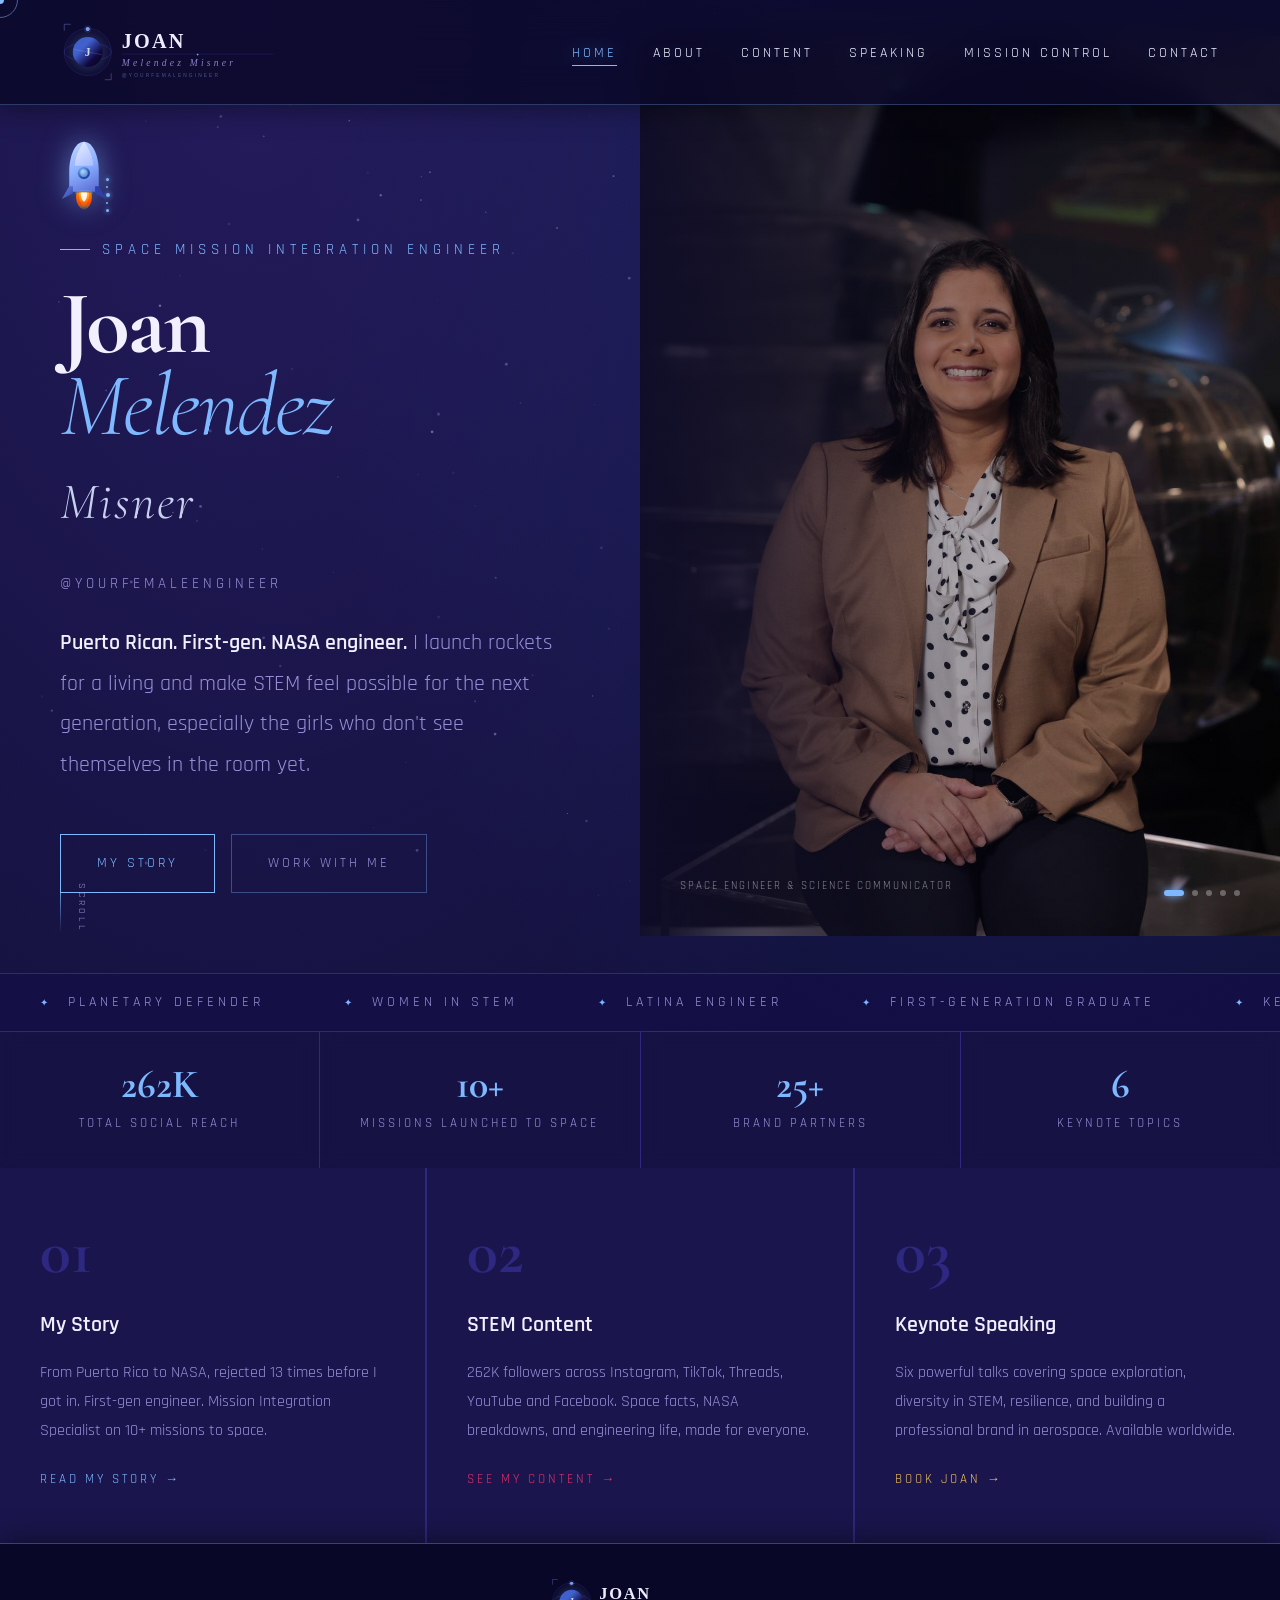
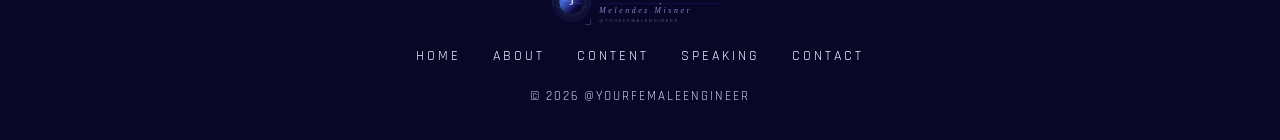
==== index.html @ c57a7dfb "Add files via upload" ====
<!DOCTYPE html>
<html lang="en">
<head>
<meta charset="UTF-8">
<meta name="viewport" content="width=device-width, initial-scale=1.0">
<title>Joan Melendez Misner — @YourFemaleEngineer</title>
<link rel="stylesheet" href="style.css">
<style>
.hero{min-height:100vh;display:grid;grid-template-columns:1fr 1fr;align-items:center;position:relative;z-index:1;overflow:hidden;}
.hero-left{padding:140px 60px 80px;display:flex;flex-direction:column;justify-content:center;position:relative;z-index:2;}

/* ROCKET */
.rocket-wrap{margin-bottom:24px;opacity:0;animation:fadeUp 1s .1s forwards;height:72px;display:flex;align-items:flex-end;cursor:pointer;}
.rocket-svg{animation:rocketFloat 3s ease-in-out infinite;filter:drop-shadow(0 0 14px rgba(126,184,255,0.55));}
@keyframes rocketFloat{0%,100%{transform:translateY(0) rotate(-6deg);}50%{transform:translateY(-14px) rotate(-6deg);}}
@keyframes rocketLaunch{
  0%   { transform:translateY(0) rotate(-6deg); opacity:1; }
  8%   { transform:translateY(10px) rotate(-6deg); }
  100% { transform:translateY(-600px) rotate(-6deg); opacity:0; }
}
.star-trail{position:absolute;left:46px;bottom:0;display:flex;flex-direction:column;gap:5px;}
.star-dot{width:var(--sz);height:var(--sz);border-radius:50%;background:var(--accent);box-shadow:0 0 5px var(--accent);animation:starBlink var(--dur) ease-in-out infinite;animation-delay:var(--delay);}
@keyframes starBlink{0%,100%{opacity:.1;}50%{opacity:.85;}}

/* HERO TEXT */
.hero-eyebrow{font-size:15px;letter-spacing:5px;color:var(--accent);text-transform:uppercase;margin-bottom:20px;opacity:0;animation:fadeUp 1s .3s forwards;display:flex;align-items:center;gap:12px;}
.hero-eyebrow::before{content:'';width:30px;height:1px;background:var(--accent);}
.hero-title{font-family:'Cormorant Garamond',serif;font-size:clamp(60px,7vw,108px);font-weight:700;line-height:.92;letter-spacing:-2px;color:var(--bright);margin-bottom:8px;opacity:0;animation:fadeUp 1s .5s forwards;}
.hero-title em{font-style:italic;font-weight:300;color:var(--accent);}
.hero-surname{font-family:'Cormorant Garamond',serif;font-size:clamp(32px,4vw,60px);font-weight:300;font-style:italic;color:var(--silver);letter-spacing:2px;margin-bottom:22px;opacity:0;animation:fadeUp 1s .6s forwards;}
.hero-handle{font-size:15px;letter-spacing:4px;color:var(--soft);text-transform:uppercase;margin-bottom:26px;opacity:0;animation:fadeUp 1s .7s forwards;}
.hero-desc{font-size:22px;line-height:1.85;color:var(--soft);max-width:500px;margin-bottom:48px;opacity:0;animation:fadeUp 1s .8s forwards;}
.hero-desc strong{color:var(--bright);font-weight:600;}
.hero-ctas{display:flex;gap:16px;flex-wrap:wrap;opacity:0;animation:fadeUp 1s 1s forwards;}

/* PHOTO ROTATOR */
.hero-right{position:relative;height:100vh;overflow:hidden;}
.photo-slide{position:absolute;inset:0;background-size:cover;opacity:0;transition:opacity 1.2s ease;}
.photo-slide.active{opacity:1;}
.hero-right::after{content:'';position:absolute;inset:0;background:linear-gradient(to right,rgba(14,12,40,0.96) 0%,rgba(14,12,40,0.35) 42%,rgba(14,12,40,0.04) 100%);z-index:1;pointer-events:none;}
.photo-dots{position:absolute;bottom:40px;right:40px;display:flex;gap:8px;z-index:2;}
.photo-dot{width:6px;height:6px;border-radius:50%;background:rgba(255,255,255,0.3);cursor:pointer;transition:all .3s;}
.photo-dot.active{background:var(--accent);box-shadow:0 0 8px var(--accent);width:20px;border-radius:3px;}
.photo-caption{position:absolute;bottom:40px;left:40px;z-index:2;font-size:11px;letter-spacing:2px;color:rgba(255,255,255,0.5);text-transform:uppercase;opacity:0;transition:opacity .8s;}
.photo-caption.visible{opacity:1;}
.scroll-hint{position:absolute;bottom:40px;left:60px;display:flex;align-items:center;gap:12px;opacity:0;animation:fadeIn 1s 1.5s forwards;z-index:3;}
.scroll-line{width:1px;height:50px;background:linear-gradient(to bottom,var(--accent),transparent);animation:scrollPulse 2s ease-in-out infinite;}
@keyframes scrollPulse{0%,100%{opacity:.3;}50%{opacity:1;}}
.scroll-text{font-size:10px;letter-spacing:3px;color:var(--soft);text-transform:uppercase;writing-mode:vertical-rl;}

/* STATS BAR */
.stats-bar{display:grid;grid-template-columns:repeat(4,1fr);gap:1px;background:var(--border);position:relative;z-index:1;}
.stats-bar-item{background:rgba(20,16,60,0.9);padding:32px 32px;text-align:center;transition:background .3s;backdrop-filter:blur(8px);}
.stats-bar-item:hover{background:rgba(45,40,128,0.9);}
.stats-bar-num{font-family:'Cormorant Garamond',serif;font-size:40px;font-weight:700;color:var(--accent);line-height:1;margin-bottom:8px;}
.stats-bar-label{font-size:13px;letter-spacing:3px;color:var(--soft);text-transform:uppercase;}

/* FEATURE CARDS */
.features{display:grid;grid-template-columns:repeat(3,1fr);gap:2px;background:var(--border);position:relative;z-index:1;}
.feature-card{background:rgba(20,16,60,0.75);padding:52px 40px;position:relative;overflow:hidden;transition:background .3s;text-decoration:none;color:inherit;display:block;backdrop-filter:blur(8px);}
.feature-card:hover{background:rgba(45,40,128,0.85);}
.feature-card::before{content:'';position:absolute;top:0;left:0;right:0;height:2px;background:var(--f-color,var(--accent));transform:scaleX(0);transform-origin:left;transition:transform .4s;}
.feature-card:hover::before{transform:scaleX(1);}
.feature-num{font-family:'Cormorant Garamond',serif;font-size:64px;font-weight:900;color:var(--border);line-height:1;margin-bottom:22px;transition:color .3s;}
.feature-card:hover .feature-num{color:var(--muted);}
.feature-title{font-size:22px;font-weight:600;color:var(--bright);margin-bottom:14px;}
.feature-desc{font-size:16px;color:var(--soft);line-height:1.8;margin-bottom:22px;}
.feature-link{font-size:13px;letter-spacing:3px;color:var(--f-color,var(--accent));text-transform:uppercase;}

@media(max-width:900px){
  .hero{grid-template-columns:1fr;min-height:auto;}
  .hero-left{padding:120px 24px 60px;}
  .hero-right{height:70vw;min-height:340px;}
  .hero-right::after{background:linear-gradient(to bottom,rgba(14,12,40,0.7) 0%,rgba(14,12,40,0.1) 100%);}
  .stats-bar{grid-template-columns:repeat(2,1fr);}
  .features{grid-template-columns:1fr;}
  .scroll-hint{display:none;}
  .rocket-wrap{height:56px;}
}
</style>
</head>
<body>
<div class="cursor" id="cursor"></div>
<div class="cursor-ring" id="cursorRing"></div>
<canvas id="starfield"></canvas>

<nav id="nav">
  <a href="/yfe-website/index.html" class="nav-logo"><img src="logo.svg" alt="YourFemaleEngineer" class="nav-logo-img"></a>
  <ul class="nav-links">
    
    <li><a href="/yfe-website/index.html" class="active">Home</a></li>
    <li><a href="/yfe-website/about.html">About</a></li>
    <li><a href="/yfe-website/content.html">Content</a></li>
    <li><a href="/yfe-website/speaking.html">Speaking</a></li>
    <li><a href="/yfe-website/mission-control.html">Mission Control</a></li>
    <li><a href="/yfe-website/contact.html">Contact</a></li>
  </ul>
  <button class="nav-hamburger" id="navHamburger" aria-label="Menu"><span></span><span></span><span></span></button>
</nav>

<section class="hero">
  <div class="hero-left">

    <!-- ANIMATED ROCKET -->
    <div class="rocket-wrap" style="position:relative;">
      <div class="star-trail">
        <div class="star-dot" style="--sz:3px;--dur:1.1s;--delay:0s;"></div>
        <div class="star-dot" style="--sz:2px;--dur:1.4s;--delay:.2s;"></div>
        <div class="star-dot" style="--sz:4px;--dur:.9s;--delay:.4s;"></div>
        <div class="star-dot" style="--sz:2px;--dur:1.6s;--delay:.1s;"></div>
        <div class="star-dot" style="--sz:3px;--dur:1.2s;--delay:.5s;"></div>
      </div>
      <svg class="rocket-svg" width="48" height="72" viewBox="0 0 52 78" fill="none">
        <path d="M26 2 C16 2 10 18 10 34 L10 56 L42 56 L42 34 C42 18 36 2 26 2Z" fill="url(#bodyG)"/>
        <path d="M26 2 C20 10 16 20 16 28 L36 28 C36 20 32 10 26 2Z" fill="url(#noseG)"/>
        <circle cx="26" cy="36" r="7" fill="url(#winG)" stroke="rgba(126,184,255,0.6)" stroke-width="1.5"/>
        <circle cx="26" cy="36" r="4" fill="rgba(180,220,255,0.4)"/>
        <path d="M10 50 L2 64 L14 58 L14 50Z" fill="url(#finG)"/>
        <path d="M42 50 L50 64 L38 58 L38 50Z" fill="url(#finG)"/>
        <ellipse cx="26" cy="57" rx="10" ry="3" fill="rgba(126,184,255,0.25)"/>
        <path d="M18 57 C16 66 20 74 26 76 C32 74 36 66 34 57Z" fill="url(#flameO)" style="animation:flameFlicker .18s ease-in-out infinite alternate;"/>
        <path d="M21 57 C20 63 22 70 26 72 C30 70 32 63 31 57Z" fill="url(#flameI)"/>
        <path d="M23 57 C22 61 24 66 26 67 C28 66 30 61 29 57Z" fill="white" opacity=".9"/>
        <defs>
          <linearGradient id="bodyG" x1="10" y1="0" x2="42" y2="60" gradientUnits="userSpaceOnUse"><stop offset="0%" stop-color="#c8d8ff"/><stop offset="50%" stop-color="#8baeff"/><stop offset="100%" stop-color="#5060cc"/></linearGradient>
          <linearGradient id="noseG" x1="16" y1="2" x2="36" y2="28" gradientUnits="userSpaceOnUse"><stop offset="0%" stop-color="#e8f0ff"/><stop offset="100%" stop-color="#aabcff"/></linearGradient>
          <radialGradient id="winG" cx="40%" cy="35%"><stop offset="0%" stop-color="#a0d8ff"/><stop offset="100%" stop-color="#2244aa"/></radialGradient>
          <linearGradient id="finG" x1="0" y1="50" x2="14" y2="64" gradientUnits="userSpaceOnUse"><stop offset="0%" stop-color="#7090ee"/><stop offset="100%" stop-color="#3040aa"/></linearGradient>
          <linearGradient id="flameO" x1="26" y1="57" x2="26" y2="76" gradientUnits="userSpaceOnUse"><stop offset="0%" stop-color="#ff8800"/><stop offset="60%" stop-color="#ff4400"/><stop offset="100%" stop-color="#ffcc00" stop-opacity="0"/></linearGradient>
          <linearGradient id="flameI" x1="26" y1="57" x2="26" y2="72" gradientUnits="userSpaceOnUse"><stop offset="0%" stop-color="#ffcc44"/><stop offset="100%" stop-color="#ff6600" stop-opacity=".3"/></linearGradient>
        </defs>
      </svg>
    </div>

    <div class="hero-eyebrow">Space Mission Integration Engineer</div>
    <h1 class="hero-title">Joan<br><em>Melendez</em></h1>
    <div class="hero-surname">Misner</div>
    <div class="hero-handle">@YourFemaleEngineer</div>
    <p class="hero-desc"><strong>Puerto Rican. First-gen. NASA engineer.</strong> I launch rockets for a living and make STEM feel possible for the next generation, especially the girls who don't see themselves in the room yet.</p>
    <div class="hero-ctas">
      <a href="/yfe-website/about.html" class="btn-primary">My Story</a>
      <a href="/yfe-website/contact.html" class="btn-ghost">Work With Me</a>
    </div>
  </div>

  <!-- Photos — centered on face for each shot -->
  <div class="hero-right" id="heroRight">
    <div class="photo-slide active"  style="background-image:url('hp-portrait.jpg');  background-position:center 20%;"></div>
    <div class="photo-slide"         style="background-image:url('hp-rockets.jpg');   background-position:center 35%;"></div>
    <div class="photo-slide"         style="background-image:url('hp-speaking.jpg');  background-position:center 25%;"></div>
    <div class="photo-slide"         style="background-image:url('hp-whiteboard.jpg');background-position:center 30%;"></div>
    <div class="photo-slide"         style="background-image:url('hp-dell.jpg');       background-position:center 20%;"></div>
    <div class="photo-caption" id="photoCaption"></div>
    <div class="photo-dots" id="photoDots"></div>
  </div>

  <div class="scroll-hint"><div class="scroll-line"></div><div class="scroll-text">Scroll</div></div>
</section>

<!-- TICKER -->
<div class="ticker-wrap">
  <div class="ticker">
    <span class="ticker-item">Planetary Defender</span><span class="ticker-item">Women in STEM</span><span class="ticker-item">Latina Engineer</span><span class="ticker-item">First-Generation Graduate</span><span class="ticker-item">Keynote Speaker</span><span class="ticker-item">Science Communicator</span><span class="ticker-item">Space Science Missions</span><span class="ticker-item">Artemis</span>
    <span class="ticker-item">Planetary Defender</span><span class="ticker-item">Women in STEM</span><span class="ticker-item">Latina Engineer</span><span class="ticker-item">First-Generation Graduate</span><span class="ticker-item">Keynote Speaker</span><span class="ticker-item">Science Communicator</span><span class="ticker-item">Space Science Missions</span><span class="ticker-item">Artemis</span>
  </div>
</div>

<!-- STATS BAR -->
<div class="stats-bar">
  <div class="stats-bar-item"><div class="stats-bar-num">262K</div><div class="stats-bar-label">Total Social Reach</div></div>
  <div class="stats-bar-item"><div class="stats-bar-num">10+</div><div class="stats-bar-label">Missions Launched to Space</div></div>
  <div class="stats-bar-item"><div class="stats-bar-num">25+</div><div class="stats-bar-label">Brand Partners</div></div>
  <div class="stats-bar-item"><div class="stats-bar-num">6</div><div class="stats-bar-label">Keynote Topics</div></div>
</div>

<!-- FEATURE CARDS -->
<div class="features">
  <a href="/yfe-website/about.html" class="feature-card" style="--f-color:var(--accent);">
    <div class="feature-num">01</div>
    <div class="feature-title">My Story</div>
    <div class="feature-desc">From Puerto Rico to NASA, rejected 13 times before I got in. First-gen engineer. Mission Integration Specialist on 10+ missions to space.</div>
    <div class="feature-link">Read My Story →</div>
  </a>
  <a href="/yfe-website/content.html" class="feature-card" style="--f-color:#e1306c;">
    <div class="feature-num">02</div>
    <div class="feature-title">STEM Content</div>
    <div class="feature-desc">262K followers across Instagram, TikTok, Threads, YouTube and Facebook. Space facts, NASA breakdowns, and engineering life, made for everyone.</div>
    <div class="feature-link">See My Content →</div>
  </a>
  <a href="/yfe-website/speaking.html" class="feature-card" style="--f-color:var(--gold);">
    <div class="feature-num">03</div>
    <div class="feature-title">Keynote Speaking</div>
    <div class="feature-desc">Six powerful talks covering space exploration, diversity in STEM, resilience, and building a professional brand in aerospace. Available worldwide.</div>
    <div class="feature-link">Book Joan →</div>
  </a>
</div>

<footer>
  <img src="logo.svg" alt="YourFemaleEngineer" class="footer-logo-img">
  <div class="footer-links">
    <a href="/yfe-website/index.html">Home</a><a href="/yfe-website/about.html">About</a><a href="/yfe-website/content.html">Content</a><a href="/yfe-website/speaking.html">Speaking</a><a href="/yfe-website/contact.html">Contact</a>
  </div>
  <div class="footer-copy">© 2026 @YourFemaleEngineer</div>
</footer>

<script src="shared.js"></script>
<script>
const captions=['Space Engineer & Science Communicator','Kennedy Space Center','Keynote Speaking','Engineering in Action','Dell Collaboration'];
const slides=document.querySelectorAll('.photo-slide');
const dotsEl=document.getElementById('photoDots');
const captionEl=document.getElementById('photoCaption');
let current=0,timer;
slides.forEach((_,i)=>{const d=document.createElement('div');d.className='photo-dot'+(i===0?' active':'');d.addEventListener('click',()=>goTo(i));dotsEl.appendChild(d);});
function goTo(n){slides[current].classList.remove('active');dotsEl.children[current].classList.remove('active');captionEl.classList.remove('visible');current=(n+slides.length)%slides.length;slides[current].classList.add('active');dotsEl.children[current].classList.add('active');captionEl.textContent=captions[current]||'';setTimeout(()=>captionEl.classList.add('visible'),100);clearInterval(timer);timer=setInterval(()=>goTo(current+1),5500);}
captionEl.textContent=captions[0];setTimeout(()=>captionEl.classList.add('visible'),900);timer=setInterval(()=>goTo(current+1),5500);

// ── ROCKET LAUNCH ON HOVER ──
(function(){
  const wrap = document.querySelector('.rocket-wrap');
  const svg  = document.querySelector('.rocket-svg');
  if (!wrap || !svg) return;

  let launching = false;

  function launch() {
    if (launching) return;
    launching = true;

    // ── ROCKET LAUNCH SOUND ──
    try {
      const ac = new (window.AudioContext || window.webkitAudioContext)();
      const t = ac.currentTime;
      const dur = 3.0;

      // ── Layer 1: Deep ignition rumble (low-freq noise, builds up) ──
      const rumbleBuf = ac.createBuffer(1, ac.sampleRate * dur, ac.sampleRate);
      const rumbleData = rumbleBuf.getChannelData(0);
      for (let i = 0; i < rumbleData.length; i++) {
        rumbleData[i] = (Math.random() * 2 - 1);
      }
      const rumble = ac.createBufferSource();
      rumble.buffer = rumbleBuf;
      const rumbleLow = ac.createBiquadFilter();
      rumbleLow.type = 'lowpass';
      rumbleLow.frequency.value = 80;
      rumbleLow.Q.value = 0.5;
      const rumbleGain = ac.createGain();
      rumbleGain.gain.setValueAtTime(0, t);
      rumbleGain.gain.linearRampToValueAtTime(1.2, t + 0.3);   // ignition build
      rumbleGain.gain.linearRampToValueAtTime(1.8, t + 0.8);   // full roar
      rumbleGain.gain.setValueAtTime(1.8, t + 1.8);
      rumbleGain.gain.linearRampToValueAtTime(0.8, t + dur);    // fading as rocket climbs
      rumble.connect(rumbleLow); rumbleLow.connect(rumbleGain); rumbleGain.connect(ac.destination);

      // ── Layer 2: Mid crackle (engine combustion texture) ──
      const crackBuf = ac.createBuffer(1, ac.sampleRate * dur, ac.sampleRate);
      const crackData = crackBuf.getChannelData(0);
      for (let i = 0; i < crackData.length; i++) {
        crackData[i] = (Math.random() * 2 - 1);
      }
      const crack = ac.createBufferSource();
      crack.buffer = crackBuf;
      const crackBand = ac.createBiquadFilter();
      crackBand.type = 'bandpass';
      crackBand.frequency.setValueAtTime(400, t);
      crackBand.frequency.exponentialRampToValueAtTime(1200, t + dur);
      crackBand.Q.value = 0.8;
      const crackGain = ac.createGain();
      crackGain.gain.setValueAtTime(0, t);
      crackGain.gain.linearRampToValueAtTime(0.6, t + 0.25);
      crackGain.gain.linearRampToValueAtTime(0.9, t + 0.7);
      crackGain.gain.linearRampToValueAtTime(0.4, t + dur);
      crack.connect(crackBand); crackBand.connect(crackGain); crackGain.connect(ac.destination);

      // ── Layer 3: High whoosh (rocket climbing away, Doppler-like) ──
      const whooshBuf = ac.createBuffer(1, ac.sampleRate * dur, ac.sampleRate);
      const whooshData = whooshBuf.getChannelData(0);
      for (let i = 0; i < whooshData.length; i++) {
        whooshData[i] = (Math.random() * 2 - 1);
      }
      const whoosh = ac.createBufferSource();
      whoosh.buffer = whooshBuf;
      const whooshHigh = ac.createBiquadFilter();
      whooshHigh.type = 'highpass';
      whooshHigh.frequency.setValueAtTime(2000, t);
      whooshHigh.frequency.exponentialRampToValueAtTime(6000, t + dur);
      const whooshGain = ac.createGain();
      whooshGain.gain.setValueAtTime(0, t);
      whooshGain.gain.linearRampToValueAtTime(0.0, t + 0.4);   // delayed — comes after ignition
      whooshGain.gain.linearRampToValueAtTime(0.35, t + 1.0);
      whooshGain.gain.linearRampToValueAtTime(0.5, t + 1.6);
      whooshGain.gain.linearRampToValueAtTime(0.0, t + dur);   // fades as rocket leaves
      whoosh.connect(whooshHigh); whooshHigh.connect(whooshGain); whooshGain.connect(ac.destination);

      // ── Layer 4: Initial ignition BOOM (short percussive thud) ──
      const boomBuf = ac.createBuffer(1, ac.sampleRate * 0.4, ac.sampleRate);
      const boomData = boomBuf.getChannelData(0);
      for (let i = 0; i < boomData.length; i++) {
        const decay = Math.pow(1 - i / boomData.length, 3);
        boomData[i] = (Math.random() * 2 - 1) * decay;
      }
      const boom = ac.createBufferSource();
      boom.buffer = boomBuf;
      const boomLow = ac.createBiquadFilter();
      boomLow.type = 'lowpass';
      boomLow.frequency.value = 120;
      const boomGain = ac.createGain();
      boomGain.gain.setValueAtTime(2.5, t);
      boomGain.gain.exponentialRampToValueAtTime(0.001, t + 0.4);
      boom.connect(boomLow); boomLow.connect(boomGain); boomGain.connect(ac.destination);

      // ── Fire everything ──
      rumble.start(t); rumble.stop(t + dur);
      crack.start(t);  crack.stop(t + dur);
      whoosh.start(t); whoosh.stop(t + dur);
      boom.start(t);   boom.stop(t + 0.4);

    } catch(e) {}

    // Exhaust flare
    svg.style.filter = 'drop-shadow(0 0 32px rgba(255,140,30,1)) drop-shadow(0 0 16px rgba(255,80,0,0.8))';

    // Animate upward — slower (2.2s)
    svg.style.animation = 'rocketLaunch 2.2s cubic-bezier(0.25,0,0.6,1) forwards';

    // After launch completes, reset invisibly and restart float
    setTimeout(() => {
      svg.style.transition = 'none';
      svg.style.animation  = 'none';
      svg.style.opacity    = '0';
      svg.style.transform  = 'translateY(60px) rotate(-6deg)';
      svg.style.filter     = 'drop-shadow(0 0 14px rgba(126,184,255,0.55))';

      // Force reflow
      void svg.offsetHeight;

      // Fade back in and resume float
      svg.style.transition = 'opacity 0.4s ease';
      svg.style.opacity    = '1';
      svg.style.transform  = '';
      svg.style.animation  = 'rocketFloat 3s ease-in-out infinite';

      setTimeout(() => {
        svg.style.transition = '';
        launching = false;
      }, 500);
    }, 2300);
  }

  wrap.addEventListener('mouseenter', launch);
  wrap.addEventListener('click', launch);      // also works on mobile tap
})();
</script>
<style>@keyframes flameFlicker{from{opacity:.8;transform:scaleX(1);}to{opacity:1;transform:scaleX(1.12);}}</style>
</body>
</html>
---- style.css ----
@import url('https://fonts.googleapis.com/css2?family=Cormorant+Garamond:ital,wght@0,300;0,600;0,700;1,300;1,600&family=Rajdhani:wght@300;400;500;600;700&display=swap');

:root {
  --black:  #12103a;
  --deep:   #1a1650;
  --card:   #201c5e;
  --border: #2e2880;
  --muted:  #3d36a0;
  --soft:   #9890d8;
  --text:   #e0dcf8;
  --bright: #f2f0ff;
  --accent: #7eb8ff;
  --silver: #c8d0f0;
  --gold:   #f0c060;
  --purple: #9966ff;
  --pink:   #e080c8;
}

*{margin:0;padding:0;box-sizing:border-box;}
html{scroll-behavior:smooth;}
body{
  background:var(--black);
  background-image:
    radial-gradient(ellipse at 20% 0%,rgba(120,80,255,0.18) 0%,transparent 55%),
    radial-gradient(ellipse at 80% 10%,rgba(60,120,255,0.14) 0%,transparent 50%);
  color:var(--text);
  font-family:'Rajdhani',sans-serif;
  font-weight:400;
  font-size:18px;
  line-height:1.8;
  overflow-x:hidden;
  cursor:none;
}

/* CURSOR */
.cursor{position:fixed;width:8px;height:8px;background:var(--accent);border-radius:50%;pointer-events:none;z-index:9999;mix-blend-mode:screen;}
.cursor-ring{position:fixed;width:36px;height:36px;border:1px solid var(--accent);border-radius:50%;pointer-events:none;z-index:9998;opacity:.5;transition:width .3s,height .3s,opacity .3s;mix-blend-mode:screen;}

/* STARFIELD */
canvas#starfield{position:fixed;inset:0;z-index:0;pointer-events:none;}

/* NAV */
nav{
  position:fixed;top:0;left:0;right:0;z-index:100;
  padding:20px 60px;
  display:flex;align-items:center;justify-content:space-between;
  background:rgba(10,8,40,0.82);
  backdrop-filter:blur(20px);
  -webkit-backdrop-filter:blur(20px);
  border-bottom:1px solid rgba(126,184,255,0.28);
  box-shadow:0 2px 28px rgba(0,0,0,0.45);
  transition:background .4s,padding .3s;
}
nav.scrolled{
  background:rgba(10,8,40,0.97);
  border-bottom:1px solid rgba(126,184,255,0.45);
  box-shadow:0 2px 36px rgba(0,0,0,0.65);
  padding:14px 60px;
}
.nav-logo{display:flex;align-items:center;gap:10px;text-decoration:none;}
.nav-logo-img{height:64px;width:auto;object-fit:contain;}
.nav-links{display:flex;gap:36px;list-style:none;}
.nav-links a{
  font-size:14px;letter-spacing:3px;text-transform:uppercase;
  color:var(--bright);text-decoration:none;transition:color .3s;position:relative;
  text-shadow:0 0 12px rgba(126,184,255,0.3);
}
.nav-links a::after{content:'';position:absolute;bottom:-4px;left:0;width:0;height:1px;background:var(--accent);transition:width .3s;}
.nav-links a:hover,.nav-links a.active{color:var(--accent);text-shadow:0 0 18px rgba(126,184,255,0.7);}
.nav-links a:hover::after,.nav-links a.active::after{width:100%;}

/* BUTTONS */
.btn-primary{
  padding:16px 36px;background:transparent;
  border:1px solid var(--accent);color:var(--accent);
  font-family:'Rajdhani',sans-serif;font-size:14px;letter-spacing:3px;text-transform:uppercase;
  text-decoration:none;transition:all .3s;position:relative;overflow:hidden;display:inline-block;
}
.btn-primary::before{content:'';position:absolute;inset:0;background:var(--accent);transform:translateX(-100%);transition:transform .3s;z-index:-1;}
.btn-primary:hover{color:var(--black);}
.btn-primary:hover::before{transform:translateX(0);}
.btn-ghost{
  padding:16px 36px;background:transparent;
  border:1px solid rgba(126,184,255,0.35);color:var(--soft);
  font-family:'Rajdhani',sans-serif;font-size:14px;letter-spacing:3px;text-transform:uppercase;
  text-decoration:none;transition:all .3s;display:inline-block;
}
.btn-ghost:hover{border-color:var(--silver);color:var(--silver);}

/* PAGE HEADER */
.page-header{
  padding:160px 60px 80px;position:relative;z-index:1;
  background:linear-gradient(180deg,rgba(30,22,100,0.55) 0%,transparent 100%);
}
.page-eyebrow{
  font-size:15px;letter-spacing:5px;color:var(--accent);text-transform:uppercase;
  margin-bottom:20px;
}
.page-title{
  font-family:'Cormorant Garamond',serif;
  font-size:clamp(52px,7vw,100px);font-weight:700;line-height:.95;
  letter-spacing:-2px;color:var(--bright);
}
.page-title em{font-style:italic;font-weight:300;color:var(--accent);}

/* SECTION COMPONENTS */
.section-label{font-size:13px;letter-spacing:5px;color:var(--accent);text-transform:uppercase;margin-bottom:16px;display:flex;align-items:center;gap:12px;}
.section-label::before{content:'';width:24px;height:1px;background:var(--accent);}
.section-title{font-family:'Cormorant Garamond',serif;font-size:clamp(38px,4.5vw,64px);font-weight:700;letter-spacing:-1px;line-height:1.05;color:var(--bright);margin-bottom:48px;}
.section-title em{font-style:italic;font-weight:300;color:var(--accent);}
.section-divider{height:1px;background:linear-gradient(90deg,transparent,var(--border),var(--accent) 50%,var(--border),transparent);margin:0 60px;position:relative;z-index:1;}

/* REVEAL */
.reveal{opacity:0;transform:translateY(30px);transition:opacity .8s ease,transform .8s ease;}
.reveal.visible{opacity:1;transform:translateY(0);}
@keyframes fadeUp{from{opacity:0;transform:translateY(30px);}to{opacity:1;transform:translateY(0);}}
@keyframes fadeIn{from{opacity:0;}to{opacity:1;}}

.nav-hamburger{display:none;} /* hidden on desktop */
footer{
  background:rgba(10,8,40,0.97);
  border-top:1px solid rgba(126,184,255,0.35);
  box-shadow:0 -2px 28px rgba(0,0,0,0.45);
  padding:40px 60px;display:flex;justify-content:space-between;align-items:center;
  position:relative;z-index:1;flex-wrap:wrap;gap:16px;
}
.footer-logo-img{height:52px;width:auto;object-fit:contain;}
.footer-links{display:flex;gap:32px;}
.footer-links a{font-size:14px;letter-spacing:3px;color:var(--bright);text-decoration:none;text-transform:uppercase;transition:color .3s;}
.footer-links a:hover{color:var(--accent);}
.footer-copy{font-size:13px;letter-spacing:2px;color:var(--silver);text-transform:uppercase;}

/* TICKER */
.ticker-wrap{
  background:rgba(20,16,70,0.8);
  border-top:1px solid var(--border);border-bottom:1px solid var(--border);
  overflow:hidden;padding:16px 0;position:relative;z-index:1;
}
.ticker{display:flex;animation:ticker 22s linear infinite;white-space:nowrap;}
@keyframes ticker{from{transform:translateX(0);}to{transform:translateX(-50%);}}
.ticker-item{font-size:14px;letter-spacing:4px;color:var(--soft);text-transform:uppercase;padding:0 40px;display:flex;align-items:center;gap:16px;}
.ticker-item::before{content:'✦';color:var(--accent);font-size:10px;}

/* SHARED CARD STYLES */
.stat-block{
  background:rgba(32,28,94,0.7);border:1px solid var(--border);
  padding:32px 36px;display:flex;gap:28px;align-items:flex-start;
  transition:border-color .3s,background .3s;position:relative;overflow:hidden;
  backdrop-filter:blur(8px);
}
.stat-block::before{content:'';position:absolute;left:0;top:0;bottom:0;width:2px;background:var(--s-color,var(--accent));transform:scaleY(0);transition:transform .4s;transform-origin:bottom;}
.stat-block:hover{background:rgba(45,40,128,0.8);border-color:var(--s-color,var(--accent));}
.stat-block:hover::before{transform:scaleY(1);}
.stat-num{font-family:'Cormorant Garamond',serif;font-size:48px;font-weight:700;color:var(--s-color,var(--accent));line-height:1;flex-shrink:0;min-width:90px;}
.stat-info-title{font-size:18px;font-weight:600;color:var(--bright);letter-spacing:1px;margin-bottom:6px;}
.stat-info-sub{font-size:16px;color:var(--soft);line-height:1.7;}

/* FORM ELEMENTS */
.form-group{display:flex;flex-direction:column;gap:8px;}
.form-label{font-size:13px;letter-spacing:3px;color:var(--soft);text-transform:uppercase;}
.form-input,.form-select,.form-textarea{
  background:rgba(30,22,94,0.6);border:1px solid var(--border);
  color:var(--text);font-family:'Rajdhani',sans-serif;font-size:17px;
  padding:15px 18px;outline:none;transition:border-color .3s;width:100%;appearance:none;
}
.form-input:focus,.form-select:focus,.form-textarea:focus{border-color:var(--accent);}
.form-textarea{resize:vertical;min-height:120px;}
.form-select option{background:#1a1650;}
.form-row{display:grid;grid-template-columns:1fr 1fr;gap:16px;}
.btn-submit{
  padding:18px 44px;background:transparent;border:1px solid var(--accent);
  color:var(--accent);font-family:'Rajdhani',sans-serif;font-size:14px;
  letter-spacing:3px;text-transform:uppercase;cursor:pointer;
  transition:all .3s;position:relative;overflow:hidden;align-self:flex-start;
}
.btn-submit::before{content:'';position:absolute;inset:0;background:var(--accent);transform:translateX(-100%);transition:transform .3s;z-index:-1;}
.btn-submit:hover{color:var(--black);}
.btn-submit:hover::before{transform:translateX(0);}

/* RESPONSIVE */
@media(max-width:900px){
  nav{padding:12px 16px;}
  nav.scrolled{padding:8px 16px;}
  .nav-links{
    display:flex;
    gap:0;
    flex-wrap:nowrap;
    overflow-x:auto;
    -webkit-overflow-scrolling:touch;
    scrollbar-width:none;
    list-style:none;
    padding:0;
    margin:0;
  }
  .nav-links::-webkit-scrollbar{display:none;}
  .nav-links a{
    font-size:11px;
    letter-spacing:1px;
    padding:6px 10px;
    white-space:nowrap;
  }
  .nav-logo-img{height:36px;}
  /* Hide hamburger completely */
  .nav-hamburger{display:none !important;}

}
  .nav-hamburger.open span:nth-child(1){transform:translateY(8px) rotate(45deg);}
  .nav-hamburger.open span:nth-child(2){opacity:0;}
  .nav-hamburger.open span:nth-child(3){transform:translateY(-8px) rotate(-45deg);}

  .page-header{padding:120px 24px 60px;}
  .section-divider{margin:0 24px;}
  footer{flex-direction:column;text-align:center;padding:32px 24px;}
  .footer-links{flex-wrap:wrap;justify-content:center;}
  .form-row{grid-template-columns:1fr;}
}
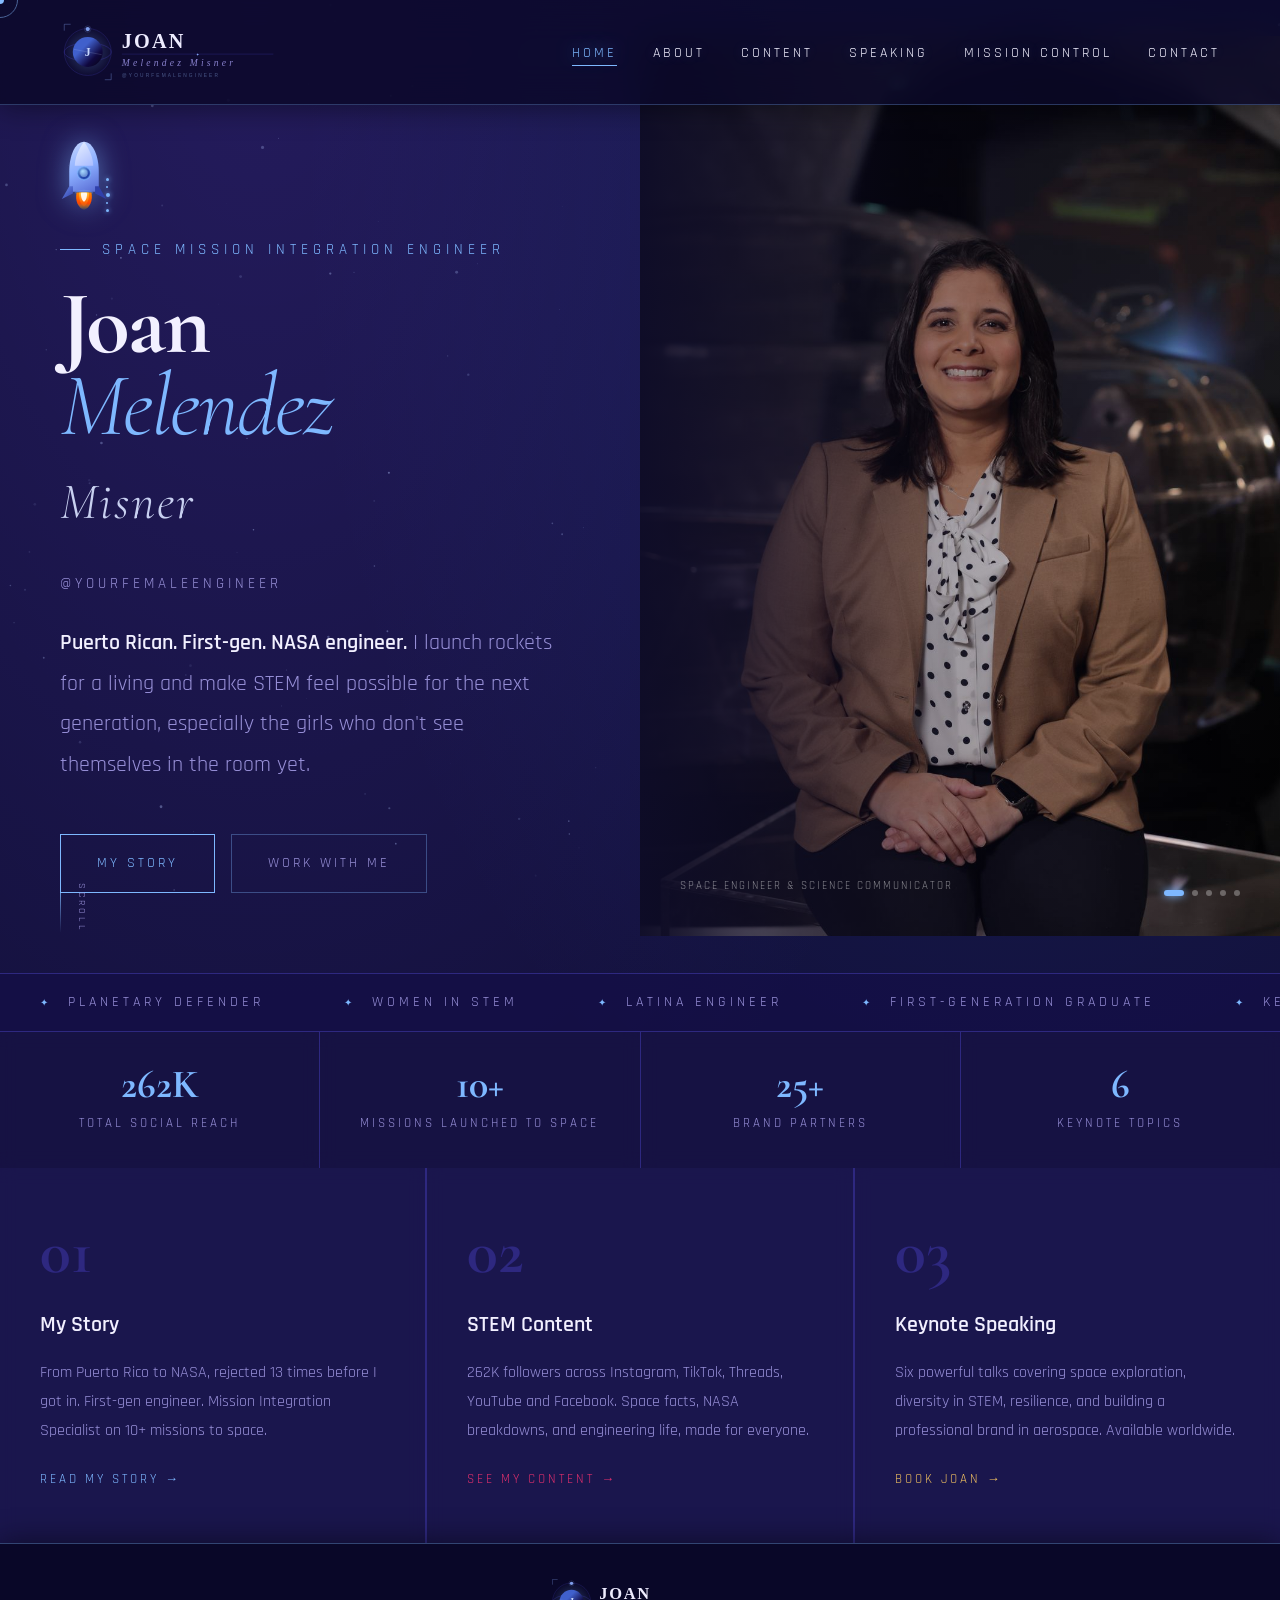
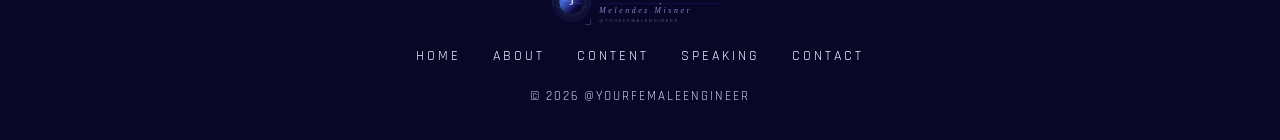
==== commit bc9aa22d: "Add files via upload" ====
--- a/index.html
+++ b/index.html
@@ -85,15 +85,15 @@
 <canvas id="starfield"></canvas>
 
 <nav id="nav">
-  <a href="/yfe-website/index.html" class="nav-logo"><img src="logo.svg" alt="YourFemaleEngineer" class="nav-logo-img"></a>
+  <a href="/index.html" class="nav-logo"><img src="logo.svg" alt="YourFemaleEngineer" class="nav-logo-img"></a>
   <ul class="nav-links">
     
-    <li><a href="/yfe-website/index.html" class="active">Home</a></li>
-    <li><a href="/yfe-website/about.html">About</a></li>
-    <li><a href="/yfe-website/content.html">Content</a></li>
-    <li><a href="/yfe-website/speaking.html">Speaking</a></li>
-    <li><a href="/yfe-website/mission-control.html">Mission Control</a></li>
-    <li><a href="/yfe-website/contact.html">Contact</a></li>
+    <li><a href="/index.html" class="active">Home</a></li>
+    <li><a href="/about.html">About</a></li>
+    <li><a href="/content.html">Content</a></li>
+    <li><a href="/speaking.html">Speaking</a></li>
+    <li><a href="/mission-control.html">Mission Control</a></li>
+    <li><a href="/contact.html">Contact</a></li>
   </ul>
   <button class="nav-hamburger" id="navHamburger" aria-label="Menu"><span></span><span></span><span></span></button>
 </nav>
@@ -138,8 +138,8 @@
     <div class="hero-handle">@YourFemaleEngineer</div>
     <p class="hero-desc"><strong>Puerto Rican. First-gen. NASA engineer.</strong> I launch rockets for a living and make STEM feel possible for the next generation, especially the girls who don't see themselves in the room yet.</p>
     <div class="hero-ctas">
-      <a href="/yfe-website/about.html" class="btn-primary">My Story</a>
-      <a href="/yfe-website/contact.html" class="btn-ghost">Work With Me</a>
+      <a href="/about.html" class="btn-primary">My Story</a>
+      <a href="/contact.html" class="btn-ghost">Work With Me</a>
     </div>
   </div>
 
@@ -175,19 +175,19 @@
 
 <!-- FEATURE CARDS -->
 <div class="features">
-  <a href="/yfe-website/about.html" class="feature-card" style="--f-color:var(--accent);">
+  <a href="/about.html" class="feature-card" style="--f-color:var(--accent);">
     <div class="feature-num">01</div>
     <div class="feature-title">My Story</div>
     <div class="feature-desc">From Puerto Rico to NASA, rejected 13 times before I got in. First-gen engineer. Mission Integration Specialist on 10+ missions to space.</div>
     <div class="feature-link">Read My Story →</div>
   </a>
-  <a href="/yfe-website/content.html" class="feature-card" style="--f-color:#e1306c;">
+  <a href="/content.html" class="feature-card" style="--f-color:#e1306c;">
     <div class="feature-num">02</div>
     <div class="feature-title">STEM Content</div>
     <div class="feature-desc">262K followers across Instagram, TikTok, Threads, YouTube and Facebook. Space facts, NASA breakdowns, and engineering life, made for everyone.</div>
     <div class="feature-link">See My Content →</div>
   </a>
-  <a href="/yfe-website/speaking.html" class="feature-card" style="--f-color:var(--gold);">
+  <a href="/speaking.html" class="feature-card" style="--f-color:var(--gold);">
     <div class="feature-num">03</div>
     <div class="feature-title">Keynote Speaking</div>
     <div class="feature-desc">Six powerful talks covering space exploration, diversity in STEM, resilience, and building a professional brand in aerospace. Available worldwide.</div>
@@ -198,7 +198,7 @@
 <footer>
   <img src="logo.svg" alt="YourFemaleEngineer" class="footer-logo-img">
   <div class="footer-links">
-    <a href="/yfe-website/index.html">Home</a><a href="/yfe-website/about.html">About</a><a href="/yfe-website/content.html">Content</a><a href="/yfe-website/speaking.html">Speaking</a><a href="/yfe-website/contact.html">Contact</a>
+    <a href="/index.html">Home</a><a href="/about.html">About</a><a href="/content.html">Content</a><a href="/speaking.html">Speaking</a><a href="/contact.html">Contact</a>
   </div>
   <div class="footer-copy">© 2026 @YourFemaleEngineer</div>
 </footer>
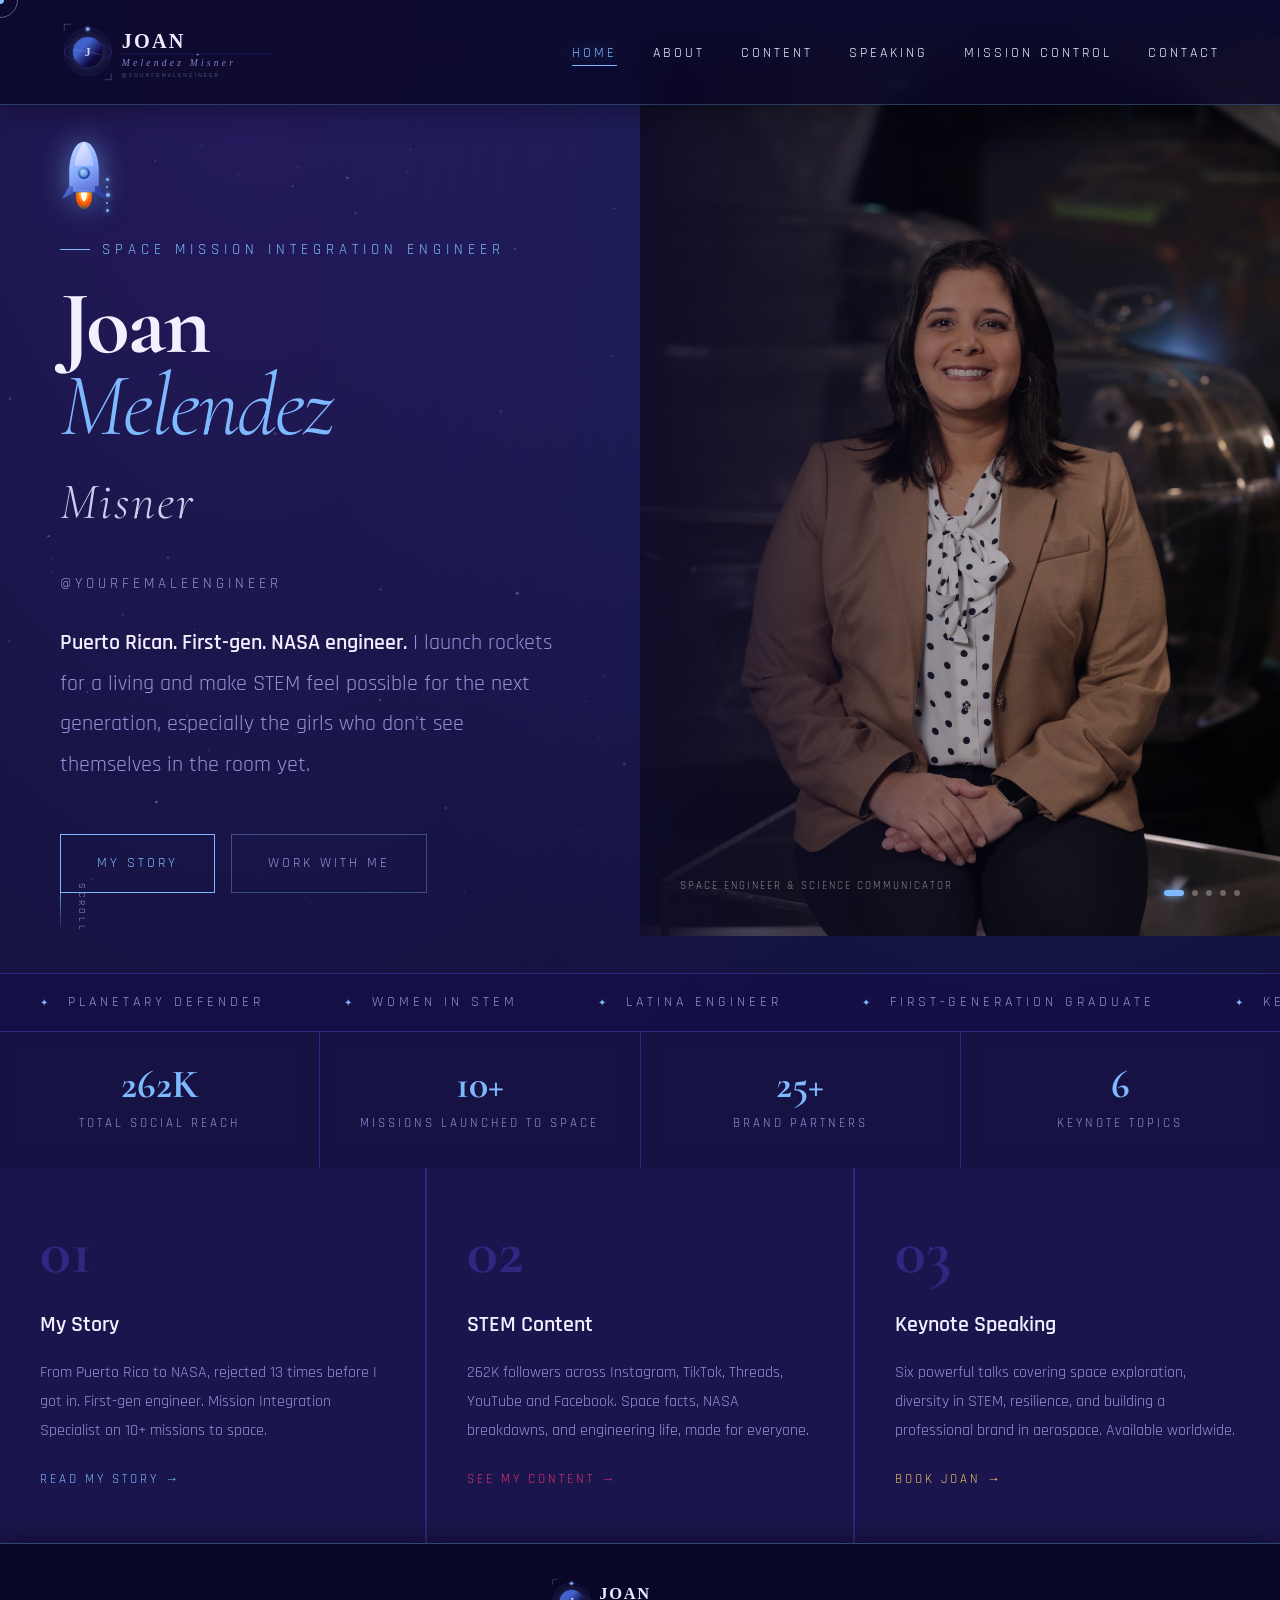
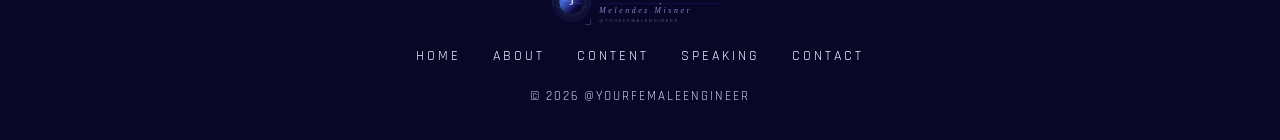
==== commit e6be7387: "Add files via upload" ====
--- a/index.html
+++ b/index.html
@@ -85,15 +85,15 @@
 <canvas id="starfield"></canvas>
 
 <nav id="nav">
-  <a href="/index.html" class="nav-logo"><img src="logo.svg" alt="YourFemaleEngineer" class="nav-logo-img"></a>
+  <a href="index.html" class="nav-logo"><img src="logo.svg" alt="YourFemaleEngineer" class="nav-logo-img"></a>
   <ul class="nav-links">
     
-    <li><a href="/index.html" class="active">Home</a></li>
-    <li><a href="/about.html">About</a></li>
-    <li><a href="/content.html">Content</a></li>
-    <li><a href="/speaking.html">Speaking</a></li>
-    <li><a href="/mission-control.html">Mission Control</a></li>
-    <li><a href="/contact.html">Contact</a></li>
+    <li><a href="index.html" class="active">Home</a></li>
+    <li><a href="about.html">About</a></li>
+    <li><a href="content.html">Content</a></li>
+    <li><a href="speaking.html">Speaking</a></li>
+    <li><a href="mission-control.html">Mission Control</a></li>
+    <li><a href="contact.html">Contact</a></li>
   </ul>
   <button class="nav-hamburger" id="navHamburger" aria-label="Menu"><span></span><span></span><span></span></button>
 </nav>
@@ -138,8 +138,8 @@
     <div class="hero-handle">@YourFemaleEngineer</div>
     <p class="hero-desc"><strong>Puerto Rican. First-gen. NASA engineer.</strong> I launch rockets for a living and make STEM feel possible for the next generation, especially the girls who don't see themselves in the room yet.</p>
     <div class="hero-ctas">
-      <a href="/about.html" class="btn-primary">My Story</a>
-      <a href="/contact.html" class="btn-ghost">Work With Me</a>
+      <a href="about.html" class="btn-primary">My Story</a>
+      <a href="contact.html" class="btn-ghost">Work With Me</a>
     </div>
   </div>
 
@@ -175,19 +175,19 @@
 
 <!-- FEATURE CARDS -->
 <div class="features">
-  <a href="/about.html" class="feature-card" style="--f-color:var(--accent);">
+  <a href="about.html" class="feature-card" style="--f-color:var(--accent);">
     <div class="feature-num">01</div>
     <div class="feature-title">My Story</div>
     <div class="feature-desc">From Puerto Rico to NASA, rejected 13 times before I got in. First-gen engineer. Mission Integration Specialist on 10+ missions to space.</div>
     <div class="feature-link">Read My Story →</div>
   </a>
-  <a href="/content.html" class="feature-card" style="--f-color:#e1306c;">
+  <a href="content.html" class="feature-card" style="--f-color:#e1306c;">
     <div class="feature-num">02</div>
     <div class="feature-title">STEM Content</div>
     <div class="feature-desc">262K followers across Instagram, TikTok, Threads, YouTube and Facebook. Space facts, NASA breakdowns, and engineering life, made for everyone.</div>
     <div class="feature-link">See My Content →</div>
   </a>
-  <a href="/speaking.html" class="feature-card" style="--f-color:var(--gold);">
+  <a href="speaking.html" class="feature-card" style="--f-color:var(--gold);">
     <div class="feature-num">03</div>
     <div class="feature-title">Keynote Speaking</div>
     <div class="feature-desc">Six powerful talks covering space exploration, diversity in STEM, resilience, and building a professional brand in aerospace. Available worldwide.</div>
@@ -198,7 +198,7 @@
 <footer>
   <img src="logo.svg" alt="YourFemaleEngineer" class="footer-logo-img">
   <div class="footer-links">
-    <a href="/index.html">Home</a><a href="/about.html">About</a><a href="/content.html">Content</a><a href="/speaking.html">Speaking</a><a href="/contact.html">Contact</a>
+    <a href="index.html">Home</a><a href="about.html">About</a><a href="content.html">Content</a><a href="speaking.html">Speaking</a><a href="contact.html">Contact</a>
   </div>
   <div class="footer-copy">© 2026 @YourFemaleEngineer</div>
 </footer>
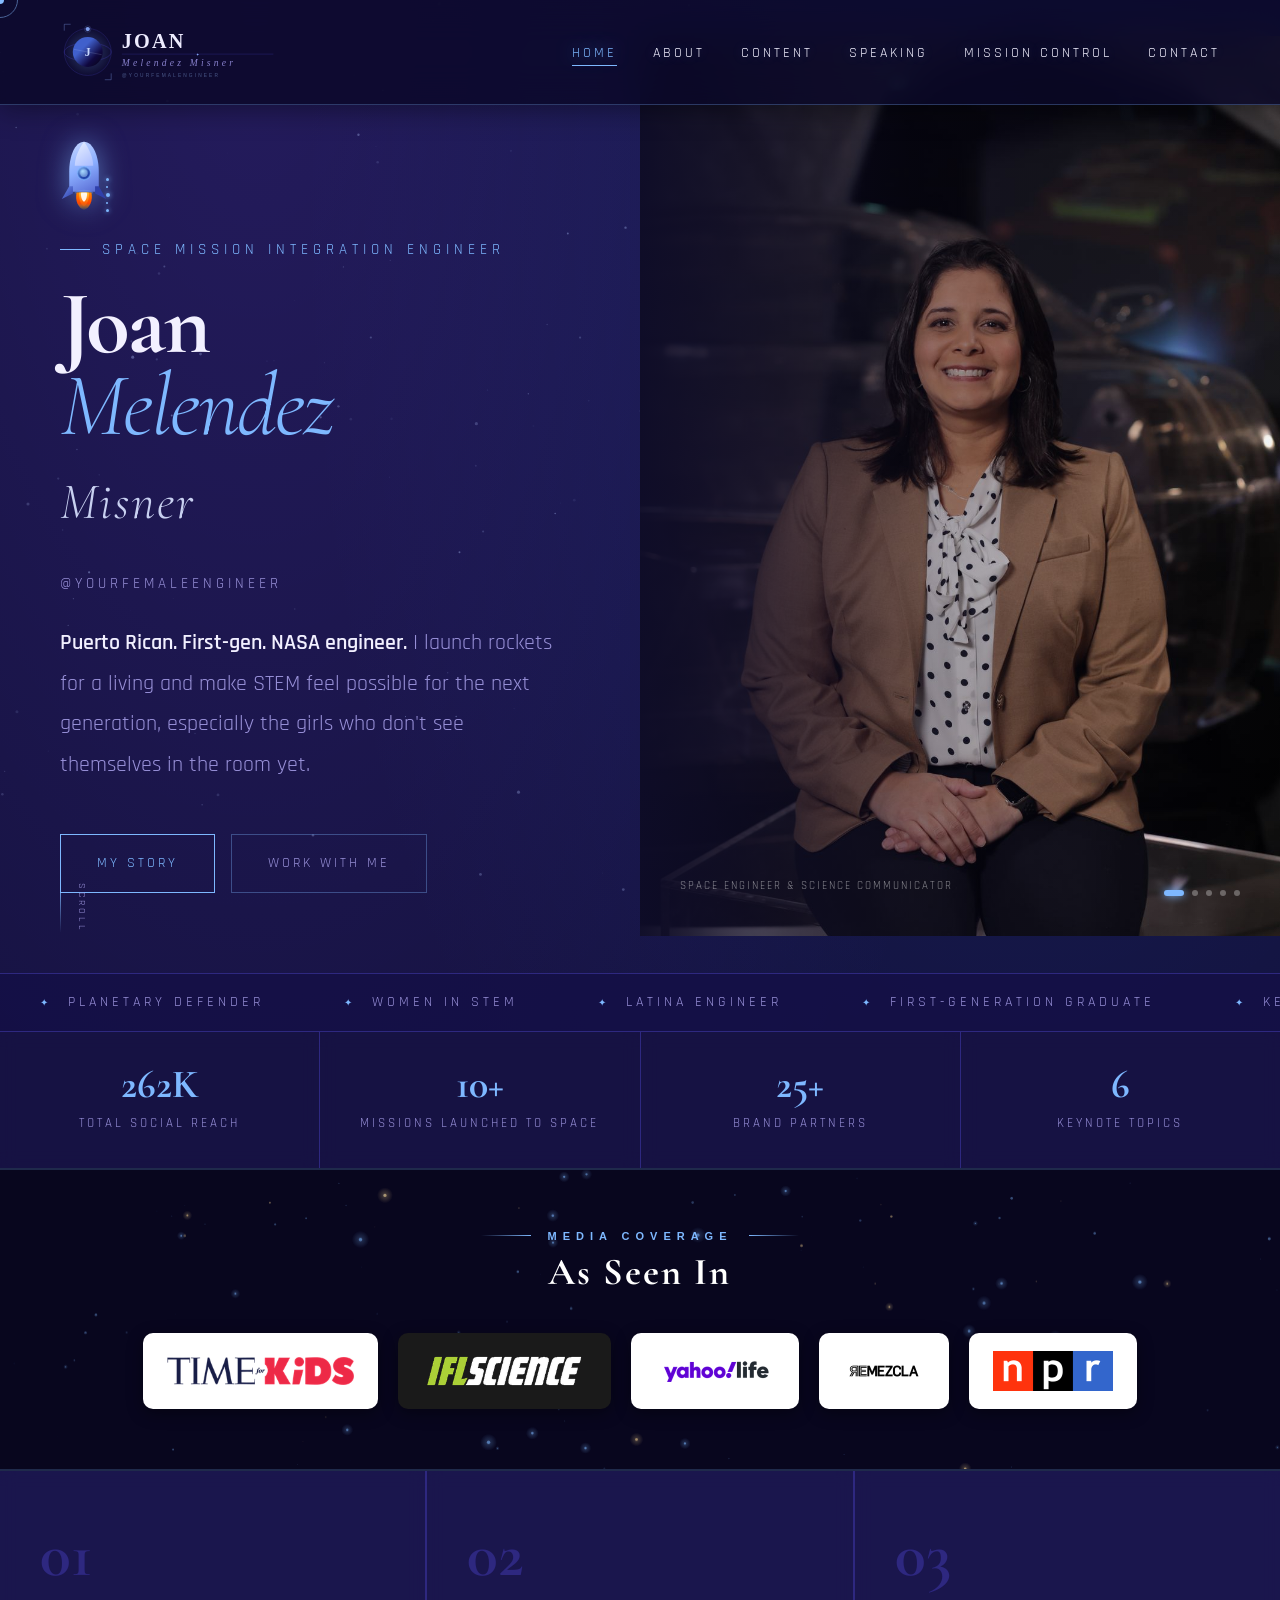
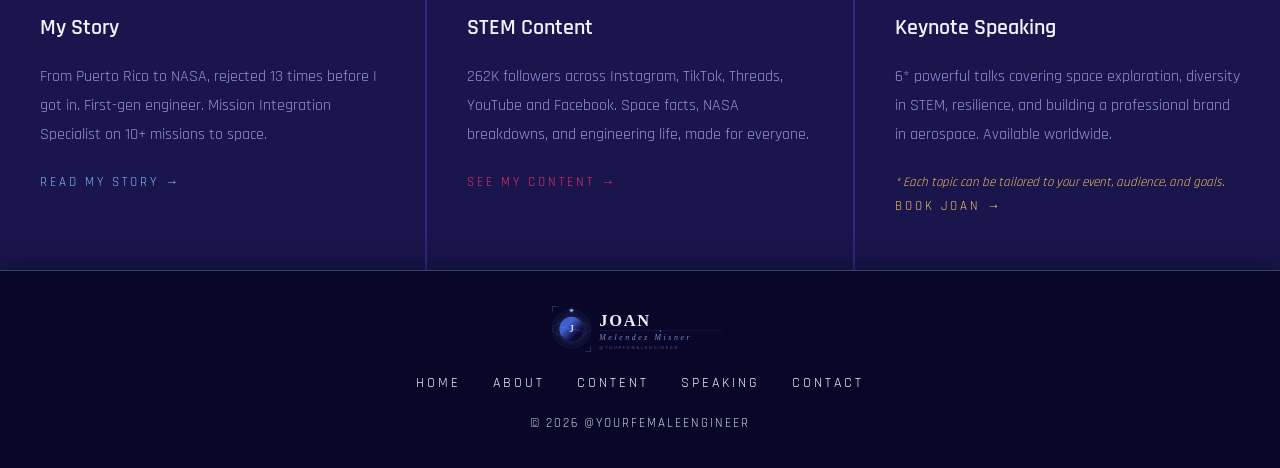
==== commit befc3cb7: "Add files via upload" ====
--- a/index.html
+++ b/index.html
@@ -76,6 +76,109 @@
   .features{grid-template-columns:1fr;}
   .scroll-hint{display:none;}
   .rocket-wrap{height:56px;}
+}
+
+/* AS SEEN IN STRIP */
+.press-strip{
+  background:#08061e;
+  border-top:2px solid rgba(126,184,255,0.2);
+  border-bottom:2px solid rgba(126,184,255,0.2);
+  padding:60px 60px;
+  display:flex;
+  flex-direction:column;
+  align-items:center;
+  gap:40px;
+  position:relative;
+  z-index:1;
+  overflow:hidden;
+}
+.press-strip-canvas{
+  position:absolute;
+  inset:0;
+  width:100%;
+  height:100%;
+  z-index:0;
+}
+.press-strip-inner{
+  position:relative;
+  z-index:1;
+  display:flex;
+  flex-direction:column;
+  align-items:center;
+  gap:40px;
+  width:100%;
+}
+.press-strip-label{
+  font-family:'Cormorant Garamond',serif;
+  font-size:38px;
+  font-weight:700;
+  color:#ffffff;
+  text-align:center;
+  letter-spacing:2px;
+  line-height:1.1;
+  display:flex;
+  flex-direction:column;
+  align-items:center;
+  gap:10px;
+}
+.press-strip-label span{
+  font-family:'Rajdhani',sans-serif;
+  font-size:11px;
+  letter-spacing:6px;
+  color:var(--accent);
+  text-transform:uppercase;
+  display:flex;
+  align-items:center;
+  gap:16px;
+}
+.press-strip-label span::before,.press-strip-label span::after{
+  content:'';
+  width:50px;
+  height:1px;
+  background:linear-gradient(90deg,transparent,var(--accent));
+}
+.press-strip-label span::after{
+  background:linear-gradient(90deg,var(--accent),transparent);
+}
+.press-strip-logos{
+  display:flex;
+  align-items:center;
+  gap:20px;
+  flex-wrap:wrap;
+  justify-content:center;
+}
+.press-strip-logo{
+  display:flex;
+  align-items:center;
+  justify-content:center;
+  background:#ffffff;
+  border-radius:10px;
+  padding:14px 24px;
+  height:76px;
+  min-width:130px;
+  transition:transform .2s, box-shadow .2s;
+  box-shadow:0 4px 16px rgba(0,0,0,0.4);
+}
+.press-strip-logo:hover{
+  transform:translateY(-5px);
+  box-shadow:0 12px 32px rgba(126,184,255,0.3);
+}
+.press-strip-logo img{
+  height:40px;
+  width:auto;
+  object-fit:contain;
+}
+@media(max-width:900px){
+  .press-strip{padding:40px 24px;}
+  .press-strip-label{font-size:28px;}
+  .press-strip-logos{gap:14px;}
+  .press-strip-logo{height:60px;min-width:100px;padding:10px 16px;}
+  .press-strip-logo img{height:30px;}
+}
+@media(max-width:900px){
+  .press-strip{padding:20px 24px;gap:20px;}
+  .press-strip-logos{gap:20px;}
+  .press-strip-logo img{height:22px;}
 }
 </style>
 </head>
@@ -174,6 +277,74 @@
 </div>
 
 <!-- FEATURE CARDS -->
+
+<!-- AS SEEN IN STRIP -->
+<div class="press-strip">
+  <canvas class="press-strip-canvas" id="pressStripCanvas"></canvas>
+  <div class="press-strip-inner">
+  <div class="press-strip-label">
+    <span>Media Coverage</span>
+    As Seen In
+  </div>
+  <div class="press-strip-logos">
+    <a href="https://www.timeforkids.com/your-hot-job/articles/aerospace-engineer" target="_blank" rel="noopener" class="press-strip-logo">
+      <img src="press-timeforkids.png" alt="Time for Kids">
+    </a>
+    <a href="https://www.iflscience.com/iflscience-meets-nasa-engineer-joan-melendez-misner-on-inspiring-the-next-generations-involvement-in-stem-64555" target="_blank" rel="noopener" class="press-strip-logo" style="background:#1a1a1a;">
+      <img src="press-iflscience.png" alt="IFLScience">
+    </a>
+    <a href="https://www.yahoo.com/lifestyle/latinx-women-pioneering-the-future-of-aerospace-engineering-034816834.html" target="_blank" rel="noopener" class="press-strip-logo">
+      <img src="press-yahoo.png" alt="Yahoo! Life">
+    </a>
+    <a href="https://remezcla.com/features/culture/nasa-aerospace-engineer-shares-her-journey-explains-why-not-even-the-skys-the-limit/" target="_blank" rel="noopener" class="press-strip-logo">
+      <img src="press-remezcla.png" alt="Remezcla">
+    </a>
+    <a href="https://www.cfpublic.org/2021-12-27/one-rocket-engineers-quest-to-make-stem-more-diverse-one-tiktok-at-a-time" target="_blank" rel="noopener" class="press-strip-logo">
+      <img src="press-npr.png" alt="NPR">
+    </a>
+  </div>
+</div>
+</div>
+</div>
+
+<script>
+(function(){
+  const c=document.getElementById('pressStripCanvas');
+  if(!c)return;
+  const ctx=c.getContext('2d');
+  function resize(){c.width=c.offsetWidth;c.height=c.offsetHeight;}
+  resize();
+  window.addEventListener('resize',resize);
+  const stars=Array.from({length:120},()=>({
+    x:Math.random(),y:Math.random(),
+    r:Math.random()*1.5+0.3,
+    phase:Math.random()*Math.PI*2,
+    speed:Math.random()*0.04+0.01,
+    color:Math.random()>0.8?'255,220,150':'126,184,255'
+  }));
+  function draw(){
+    ctx.clearRect(0,0,c.width,c.height);
+    const now=Date.now()/1000;
+    stars.forEach(s=>{
+      const t=Math.pow(Math.abs(Math.sin(now*s.speed*5+s.phase)),2);
+      const alpha=0.05+0.5*t;
+      const r=s.r*(0.5+0.5*t);
+      if(t>0.8){
+        const g=ctx.createRadialGradient(s.x*c.width,s.y*c.height,0,s.x*c.width,s.y*c.height,r*5);
+        g.addColorStop(0,`rgba(${s.color},${alpha*0.5})`);
+        g.addColorStop(1,`rgba(${s.color},0)`);
+        ctx.beginPath();ctx.arc(s.x*c.width,s.y*c.height,r*5,0,Math.PI*2);
+        ctx.fillStyle=g;ctx.fill();
+      }
+      ctx.beginPath();ctx.arc(s.x*c.width,s.y*c.height,r,0,Math.PI*2);
+      ctx.fillStyle=`rgba(${s.color},${alpha})`;ctx.fill();
+    });
+    requestAnimationFrame(draw);
+  }
+  draw();
+})();
+</script>
+
 <div class="features">
   <a href="about.html" class="feature-card" style="--f-color:var(--accent);">
     <div class="feature-num">01</div>
@@ -190,7 +361,8 @@
   <a href="speaking.html" class="feature-card" style="--f-color:var(--gold);">
     <div class="feature-num">03</div>
     <div class="feature-title">Keynote Speaking</div>
-    <div class="feature-desc">Six powerful talks covering space exploration, diversity in STEM, resilience, and building a professional brand in aerospace. Available worldwide.</div>
+    <div class="feature-desc">6* powerful talks covering space exploration, diversity in STEM, resilience, and building a professional brand in aerospace. Available worldwide.</div>
+    <div style="font-size:13px;color:var(--gold);margin-top:8px;font-style:italic;">* Each topic can be tailored to your event, audience, and goals.</div>
     <div class="feature-link">Book Joan →</div>
   </a>
 </div>
@@ -351,6 +523,109 @@
   wrap.addEventListener('click', launch);      // also works on mobile tap
 })();
 </script>
-<style>@keyframes flameFlicker{from{opacity:.8;transform:scaleX(1);}to{opacity:1;transform:scaleX(1.12);}}</style>
+<style>@keyframes flameFlicker{from{opacity:.8;transform:scaleX(1);}to{opacity:1;transform:scaleX(1.12);}}
+/* AS SEEN IN STRIP */
+.press-strip{
+  background:#08061e;
+  border-top:2px solid rgba(126,184,255,0.2);
+  border-bottom:2px solid rgba(126,184,255,0.2);
+  padding:60px 60px;
+  display:flex;
+  flex-direction:column;
+  align-items:center;
+  gap:40px;
+  position:relative;
+  z-index:1;
+  overflow:hidden;
+}
+.press-strip-canvas{
+  position:absolute;
+  inset:0;
+  width:100%;
+  height:100%;
+  z-index:0;
+}
+.press-strip-inner{
+  position:relative;
+  z-index:1;
+  display:flex;
+  flex-direction:column;
+  align-items:center;
+  gap:40px;
+  width:100%;
+}
+.press-strip-label{
+  font-family:'Cormorant Garamond',serif;
+  font-size:38px;
+  font-weight:700;
+  color:#ffffff;
+  text-align:center;
+  letter-spacing:2px;
+  line-height:1.1;
+  display:flex;
+  flex-direction:column;
+  align-items:center;
+  gap:10px;
+}
+.press-strip-label span{
+  font-family:'Rajdhani',sans-serif;
+  font-size:11px;
+  letter-spacing:6px;
+  color:var(--accent);
+  text-transform:uppercase;
+  display:flex;
+  align-items:center;
+  gap:16px;
+}
+.press-strip-label span::before,.press-strip-label span::after{
+  content:'';
+  width:50px;
+  height:1px;
+  background:linear-gradient(90deg,transparent,var(--accent));
+}
+.press-strip-label span::after{
+  background:linear-gradient(90deg,var(--accent),transparent);
+}
+.press-strip-logos{
+  display:flex;
+  align-items:center;
+  gap:20px;
+  flex-wrap:wrap;
+  justify-content:center;
+}
+.press-strip-logo{
+  display:flex;
+  align-items:center;
+  justify-content:center;
+  background:#ffffff;
+  border-radius:10px;
+  padding:14px 24px;
+  height:76px;
+  min-width:130px;
+  transition:transform .2s, box-shadow .2s;
+  box-shadow:0 4px 16px rgba(0,0,0,0.4);
+}
+.press-strip-logo:hover{
+  transform:translateY(-5px);
+  box-shadow:0 12px 32px rgba(126,184,255,0.3);
+}
+.press-strip-logo img{
+  height:40px;
+  width:auto;
+  object-fit:contain;
+}
+@media(max-width:900px){
+  .press-strip{padding:40px 24px;}
+  .press-strip-label{font-size:28px;}
+  .press-strip-logos{gap:14px;}
+  .press-strip-logo{height:60px;min-width:100px;padding:10px 16px;}
+  .press-strip-logo img{height:30px;}
+}
+@media(max-width:900px){
+  .press-strip{padding:20px 24px;gap:20px;}
+  .press-strip-logos{gap:20px;}
+  .press-strip-logo img{height:22px;}
+}
+</style>
 </body>
 </html>
